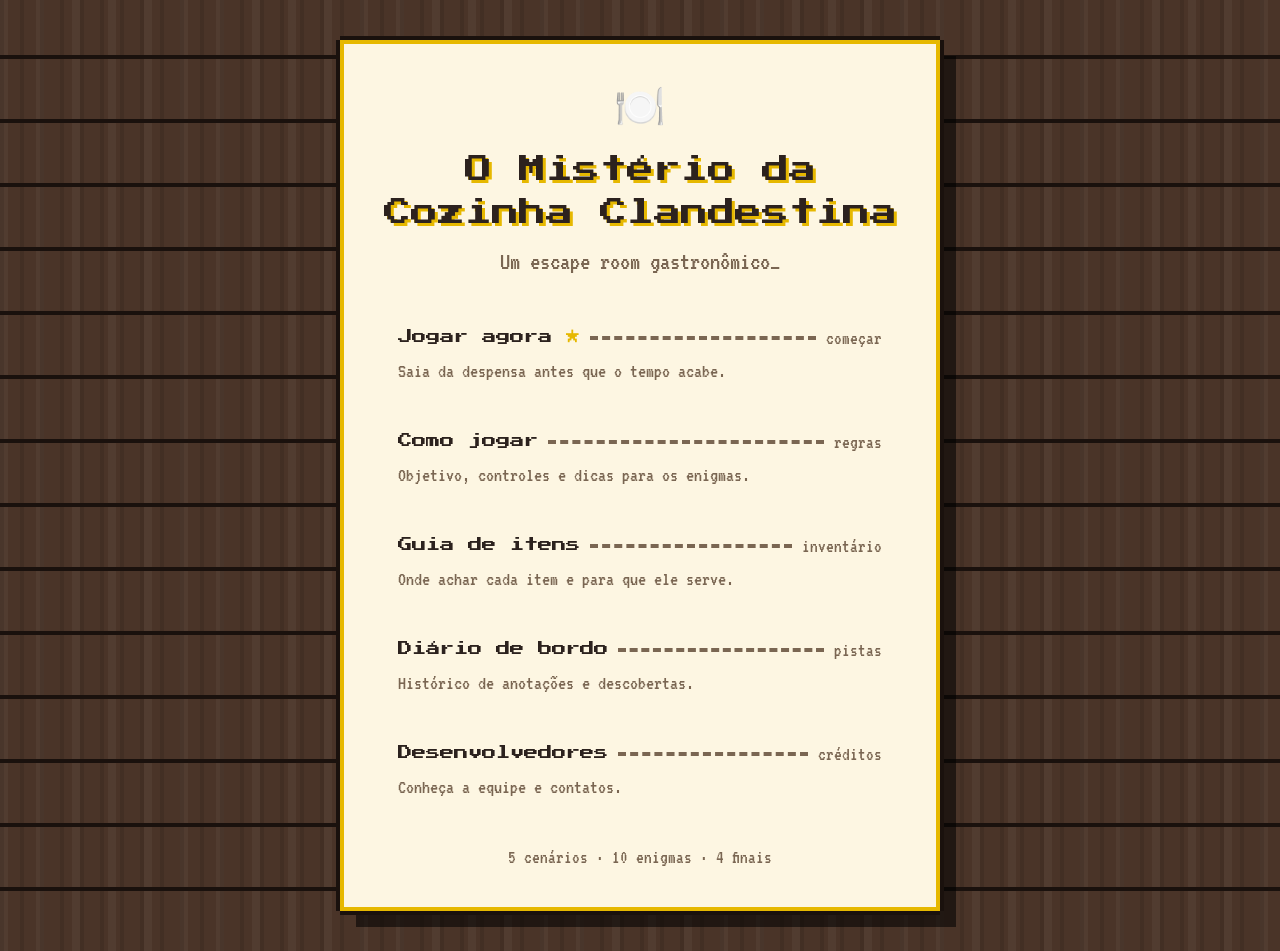
==== index.html @ 301e7181 "alteração 8" ====
<!doctype html>
<html lang="pt-BR">
  <head>
    <meta charset="UTF-8" />
    <meta name="viewport" content="width=device-width, initial-scale=1" />
    <link rel="stylesheet" href="/css/cssindex.css" />
    <title>O Mistério da Cozinha Clandestina</title>
  </head>
  <body class="home">
    <main class="cardapio">
      <div class="selo" aria-hidden="true">🍽️</div>
      <h1>O Mistério da Cozinha Clandestina</h1>
      <p class="subtitulo">Um escape room gastronômico</p>

      <nav aria-label="Menu principal">
        <ul class="menu">
          <li class="destaque">
            <a href="jogar.html">
              <span class="linha"
                ><span class="nome">Jogar agora</span
                ><span class="pontilhado"></span
                ><span class="pagina">começar</span></span
              >
              <span class="desc"
                >Saia da despensa antes que o tempo acabe.</span
              >
            </a>
          </li>
          <li>
            <a href="como-jogar.html">
              <span class="linha"
                ><span class="nome">Como jogar</span
                ><span class="pontilhado"></span
                ><span class="pagina">regras</span></span
              >
              <span class="desc"
                >Objetivo, controles e dicas para os enigmas.</span
              >
            </a>
          </li>
          <li>
            <a href="guia-itens.html">
              <span class="linha"
                ><span class="nome">Guia de itens</span
                ><span class="pontilhado"></span
                ><span class="pagina">inventário</span></span
              >
              <span class="desc"
                >Onde achar cada item e para que ele serve.</span
              >
            </a>
          </li>
          <li>
            <a href="diario.html">
              <span class="linha"
                ><span class="nome">Diário de bordo</span
                ><span class="pontilhado"></span
                ><span class="pagina">pistas</span></span
              >
              <span class="desc"
                >Histórico de anotações e descobertas.</span
              >
            </a>
          </li>
          <li>
            <a href="desenvolvedores.html">
              <span class="linha"
                ><span class="nome">Desenvolvedores</span
                ><span class="pontilhado"></span
                ><span class="pagina">créditos</span></span
              >
              <span class="desc"
                >Conheça a equipe e contatos.</span
              >
            </a>
          </li>
        </ul>
      </nav>

      <p class="rodape-cardapio">5 cenários · 10 enigmas · 4 finais</p>
    </main>
  </body>
</html>
---- css/cssindex.css ----
@import url("https://fonts.googleapis.com/css2?family=Press+Start+2P&family=VT323&display=swap");

      :root {
        --escuro: #1a110d;
        --madeira: #4a3428;
        --papel: #fdf6e2;
        --tinta: #2c221e;
        --tomate: #d9534f;
        --latao: #e6b800;
        --suave: #7a6652;
        --titulo: "Press Start 2P", monospace;
        --texto: "VT323", monospace;
      }
      * {
        box-sizing: border-box;
        margin: 0;
        padding: 0;
      }
      body {
        min-height: 100vh;
        background-color: var(--madeira);
        background-image:
          repeating-linear-gradient(
            0deg,
            transparent 0 60px,
            var(--escuro) 60px 64px
          ),
          repeating-linear-gradient(
            90deg,
            rgba(0, 0, 0, 0.1) 0 4px,
            transparent 4px 20px
          ),
          repeating-linear-gradient(
            90deg,
            rgba(255, 255, 255, 0.04) 0 8px,
            transparent 8px 36px
          );
        color: var(--papel);
        font-family: var(--texto);
        font-size: 1.4rem;
        line-height: 1.3;
        image-rendering: pixelated;
      }
      a {
        color: inherit;
      }
      :focus-visible {
        outline: 4px solid var(--latao);
        outline-offset: 4px;
      }

      .home {
        display: grid;
        place-items: center;
        padding: 40px 16px;
      }
      .cardapio {
        width: min(600px, 100%);
        background: var(--papel);
        color: var(--tinta);
        padding: 44px 36px 36px;
        border: 4px solid var(--latao);
        box-shadow:
          0 -4px 0 0 var(--escuro),
          0 4px 0 0 var(--escuro),
          -4px 0 0 0 var(--escuro),
          4px 0 0 0 var(--escuro),
          16px 16px 0 0 rgba(0, 0, 0, 0.55);
        text-align: center;
      }
      .cardapio .selo {
        font-size: 2.6rem;
        line-height: 1;
      }
      .cardapio h1 {
        font-family: var(--titulo);
        font-weight: 400;
        font-size: clamp(1.1rem, 4.2vw, 1.7rem);
        line-height: 1.6;
        margin: 18px 0 10px;
        text-shadow: 3px 3px 0 var(--latao);
      }
      .cardapio .subtitulo {
        color: var(--suave);
        font-size: 1.6rem;
        margin-bottom: 30px;
      }
      .cardapio .subtitulo::after {
        content: "_";
        animation: piscar 1s steps(1) infinite;
      }

      .menu {
        list-style: none;
        text-align: left;
      }
      .menu li + li {
        margin-top: 10px;
      }
      .menu a {
        display: block;
        padding: 14px;
        text-decoration: none;
        border: 4px solid transparent;
      }
      .menu .linha {
        display: flex;
        align-items: baseline;
        gap: 10px;
      }
      .menu .nome {
        font-family: var(--titulo);
        font-size: 0.9rem;
        line-height: 1.6;
      }
      .menu .pontilhado {
        flex: 1;
        border-bottom: 4px dashed var(--suave);
        transform: translateY(-4px);
      }
      .menu .pagina {
        font-size: 1.2rem;
        color: var(--suave);
      }
      .menu .desc {
        display: block;
        font-size: 1.25rem;
        color: var(--suave);
        margin-top: 6px;
      }

      .menu a:hover,
      .menu a:focus-visible {
        background: var(--tomate);
        color: var(--papel);
        border-color: var(--escuro);
        box-shadow: 6px 6px 0 0 var(--escuro);
        transform: translate(-3px, -3px);
      }
      .menu a:active {
        transform: translate(3px, 3px);
        box-shadow: none;
      }
      .menu a:hover .nome::before,
      .menu a:focus-visible .nome::before {
        content: "▶ ";
        color: var(--latao);
      }
      .menu a:hover .pontilhado,
      .menu a:focus-visible .pontilhado {
        border-color: var(--papel);
      }
      .menu a:hover .pagina,
      .menu a:hover .desc,
      .menu a:focus-visible .pagina,
      .menu a:focus-visible .desc {
        color: var(--papel);
      }
      .menu .destaque .nome::after {
        content: " ★";
        color: var(--latao);
      }

      .rodape-cardapio {
        margin-top: 28px;
        font-size: 1.2rem;
        color: var(--suave);
      }

      @keyframes piscar {
        50% {
          opacity: 0;
        }
      }

      @media (max-width: 520px) {
        .cardapio {
          padding: 36px 18px 28px;
        }
        .menu .pagina {
          display: none;
        }
        .menu .nome {
          font-size: 0.8rem;
        }
      }
      @media (prefers-reduced-motion: reduce) {
        * {
          transition: none !important;
        }
        .cardapio .subtitulo::after {
          animation: none;
        }
      }
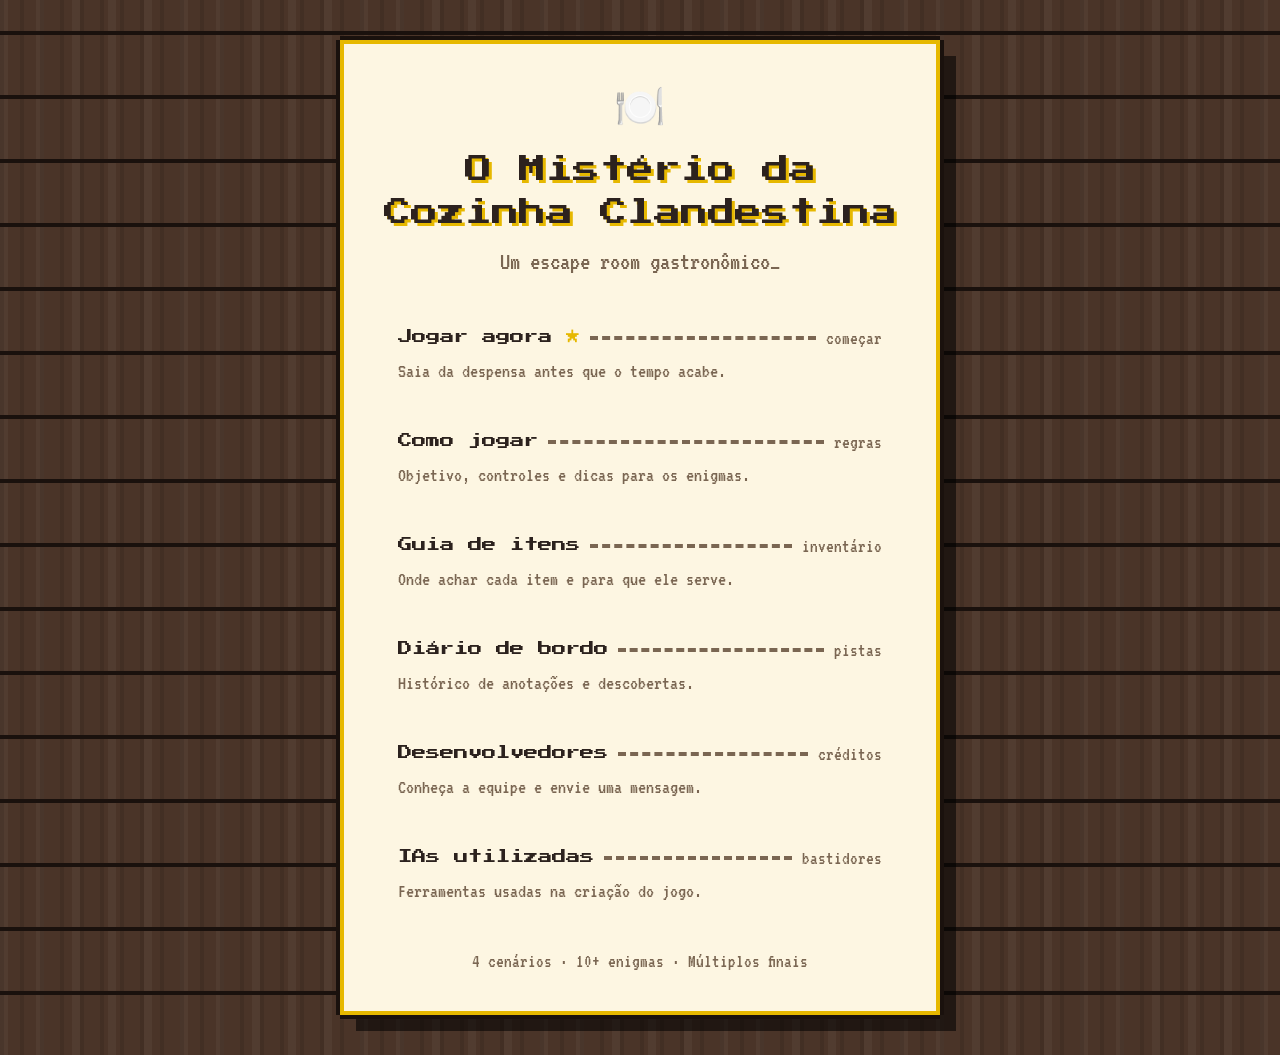
==== commit 77e1eb5e: "23.11 paginas de IAs e desenvolvedores" ====
--- a/index.html
+++ b/index.html
@@ -3,7 +3,7 @@
   <head>
     <meta charset="UTF-8" />
     <meta name="viewport" content="width=device-width, initial-scale=1" />
-    <link rel="stylesheet" href="/css/cssindex.css" />
+    <link rel="stylesheet" href="css/cssindex.css" />
     <title>O Mistério da Cozinha Clandestina</title>
   </head>
   <body class="home">
@@ -70,14 +70,28 @@
                 ><span class="pagina">créditos</span></span
               >
               <span class="desc"
-                >Conheça a equipe e contatos.</span
+                >Conheça a equipe e envie uma mensagem.</span
+              >
+            </a>
+          </li>
+          <li>
+            <a href="ias.html">
+              <span class="linha"
+                ><span class="nome">IAs utilizadas</span
+                ><span class="pontilhado"></span
+                ><span class="pagina">bastidores</span></span
+              >
+              <span class="desc"
+                >Ferramentas usadas na criação do jogo.</span
               >
             </a>
           </li>
         </ul>
       </nav>
 
-      <p class="rodape-cardapio">5 cenários · 10 enigmas · 4 finais</p>
+      <footer class="rodape-cardapio">
+        <p>4 cenários · 10+ enigmas · Múltiplos finais</p>
+      </footer>
     </main>
   </body>
 </html>
